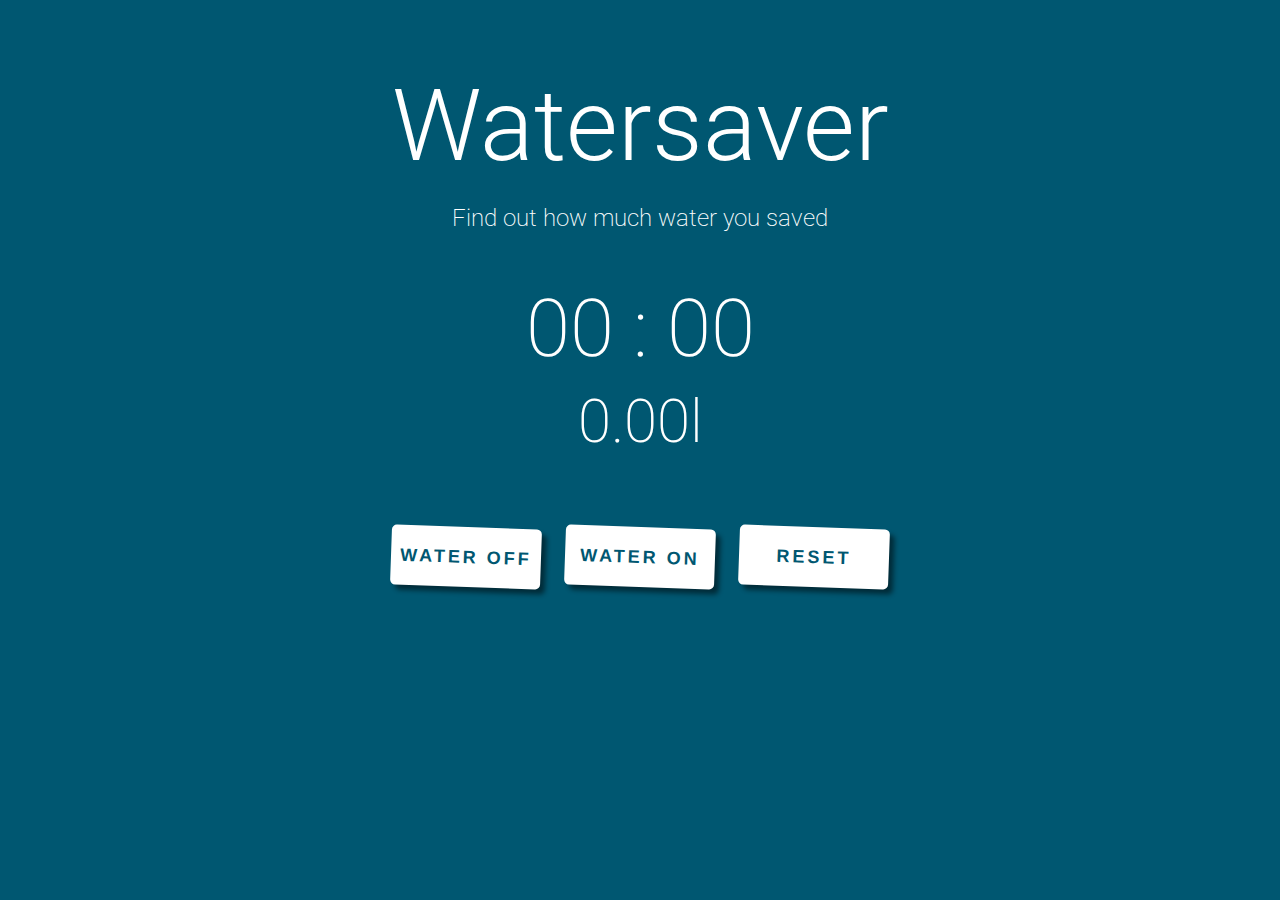
==== play/wash.html @ eb8f5176 "waterwatcher" ====
<html>
    <head>
        <link rel="stylesheet" href="./wash_style.css">
        <title>Wash</title>
    </head>
    <body>
        <div class="main-container">
            <h1 class="main-title">Watersaver</h1>
            <h2 class="main-subtitle">Find out how much water you saved</h2>

            <div class="stopwatch">00 : 00</div>
            <div class="waterwatch">0.00l</div>

            <div class="control-container">
                <button id="pause">water off</button>
                <button id="start">water on</button>
                <button id="reset">reset</button>
            </div>
            
            <div class="footer"></div>
        </div>
    </body>
    <script src="./wash.js"></script>
</html>
---- play/wash_style.css ----
@import url('https://fonts.googleapis.com/css2?family=Roboto:wght@100;300;500;700&display=swap');

body {
    background-color: rgb(0, 87, 113);
    color: #fff;
    font-family: 'Roboto', sans-serif;
    margin: 0 auto;
}

.main-container {
    display: flex;
    flex-direction: column;
    align-items: center;
    justify-content: center;
}

.main-title {
    font-size: 100px;
    font-weight: 300;
    margin-bottom: 20px;
}

.main-subtitle {
    font-weight: 200;
    margin-top: 0px;
}

.stopwatch {
    font-size: 80px;
    font-weight: 200;
    margin-top: 30px;
}

.waterwatch {
    font-size: 60px;
    font-weight: 200;
    margin-top: 10px;
}

button {
    border: none;
    border-radius: 5px;
    width: 150px;
    height: 60px;
    background-color: #fff;
    color: rgb(0, 87, 113);
    font-size: 18px;
    font-weight: 700;
    letter-spacing: 3px;
    text-transform: uppercase;
    transform: rotate(2deg);
    transition: all 0.08s ease-in-out;
    box-shadow: 5px 5px 5px rgba(0, 0, 0, 0.499);
    margin: 70px 10px 10px 10px;
}

button:hover {
    transform: rotate(-1deg);
    box-shadow: none;
}

button:active {
    background-color: rgb(255, 221, 0);
}

.pressed {
    background-color: rgb(255, 221, 0);
    transform: rotate(-1deg);
    box-shadow: none;
}
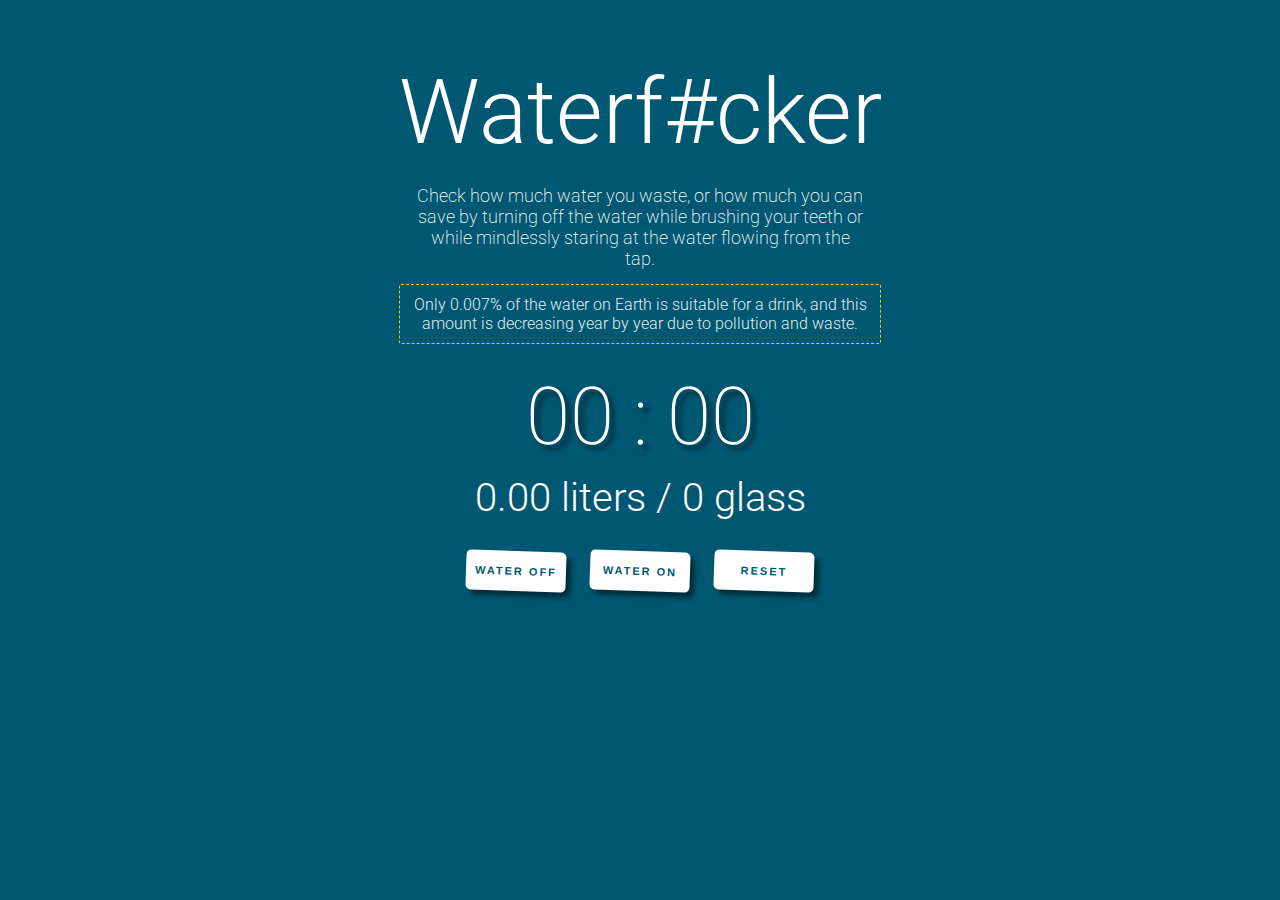
==== commit 0e80e29a: "waterf#cker" ====
--- a/play/wash.html
+++ b/play/wash.html
@@ -5,18 +5,21 @@
     </head>
     <body>
         <div class="main-container">
-            <h1 class="main-title">Watersaver</h1>
-            <h2 class="main-subtitle">Find out how much water you saved</h2>
+            <h1 class="main-title">Waterf#cker</h1>
+            <h2 class="main-subtitle">Check how much water you waste, or how much you can save by turning off the water while brushing your teeth or while mindlessly staring at the water flowing from the tap.</h2>
+            <h3 class="water-alert">Only 0.007% of the water on Earth is suitable for a drink, and this amount is decreasing year by year due to pollution and waste.</h3>
 
             <div class="stopwatch">00 : 00</div>
-            <div class="waterwatch">0.00l</div>
-
+            <div class="waterwatch">0.00 <span>liters</span> / 0 <span>glass</span></div>
+            
             <div class="control-container">
                 <button id="pause">water off</button>
                 <button id="start">water on</button>
                 <button id="reset">reset</button>
             </div>
             
+            <dig class="glasses-container"></dig>
+
             <div class="footer"></div>
         </div>
     </body>
--- a/play/wash_style.css
+++ b/play/wash_style.css
@@ -15,43 +15,59 @@
 }
 
 .main-title {
-    font-size: 100px;
+    font-size: 90px;
     font-weight: 300;
     margin-bottom: 20px;
 }
 
 .main-subtitle {
+    font-size: 18px;
     font-weight: 200;
     margin-top: 0px;
+    width: 450px;
+    text-align: center;
+}
+
+.water-alert {
+    font-size: 16px;
+    font-weight: 300;
+    margin-top: 0px;
+    width: 460px;
+    text-align: center;
+    border: 1px dashed rgb(255, 221, 0);
+    border-radius: 2px;
+    padding: 10px;
+    opacity: 0.9;
 }
 
 .stopwatch {
     font-size: 80px;
     font-weight: 200;
-    margin-top: 30px;
+    margin-top: 10px;
+    text-shadow: 5px 5px 5px rgba(0, 0, 0, 0.538);
 }
 
 .waterwatch {
-    font-size: 60px;
-    font-weight: 200;
+    font-size: 40px;
+    font-weight: 300;
     margin-top: 10px;
 }
 
 button {
     border: none;
     border-radius: 5px;
-    width: 150px;
-    height: 60px;
+    width: 100px;
+    height: 40px;
     background-color: #fff;
     color: rgb(0, 87, 113);
-    font-size: 18px;
+    font-size: 11px;
     font-weight: 700;
-    letter-spacing: 3px;
+    letter-spacing: 2px;
     text-transform: uppercase;
     transform: rotate(2deg);
     transition: all 0.08s ease-in-out;
     box-shadow: 5px 5px 5px rgba(0, 0, 0, 0.499);
-    margin: 70px 10px 10px 10px;
+    margin: 30px 10px 10px 10px;
 }
 
 button:hover {
@@ -67,4 +83,24 @@
     background-color: rgb(255, 221, 0);
     transform: rotate(-1deg);
     box-shadow: none;
-}+}
+
+.glasses-container {
+    width: 360px;
+    padding: 25px;
+}
+
+.glass {
+    width: 40px;
+    height: auto;
+    filter: drop-shadow(5px 5px 5px #222);
+    margin: 10px;
+    animation: bouncing-glass 1s linear infinite;
+    transition: all;
+}
+
+@keyframes bouncing-glass {
+    0% {transform: rotate(0deg);}
+    25% {transform: rotate(-3deg);}
+    50% {transform: rotate(0deg);}
+    75% {transform: rotate(3deg);}
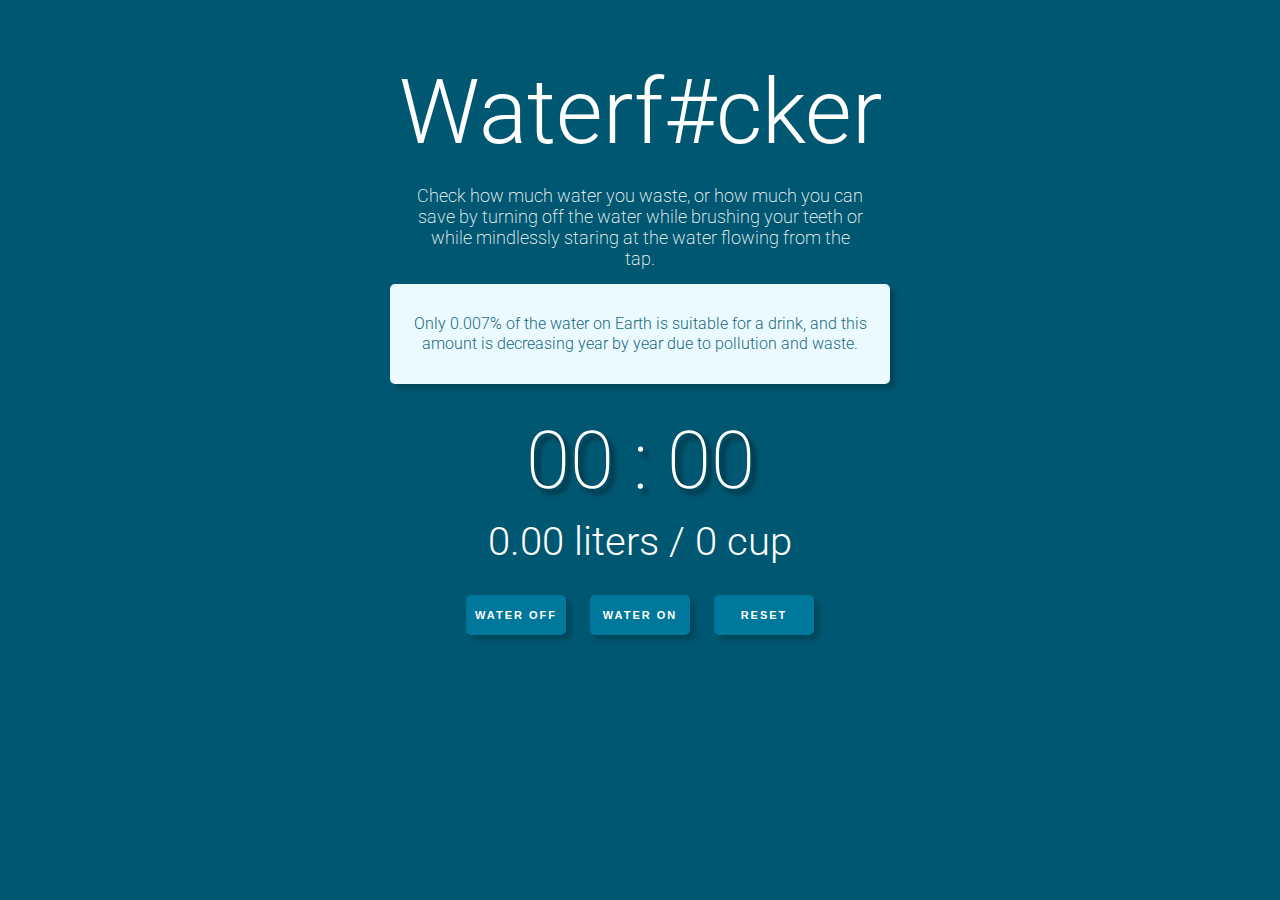
==== commit f1dc2441: "restyling" ====
--- a/play/wash.html
+++ b/play/wash.html
@@ -7,10 +7,12 @@
         <div class="main-container">
             <h1 class="main-title">Waterf#cker</h1>
             <h2 class="main-subtitle">Check how much water you waste, or how much you can save by turning off the water while brushing your teeth or while mindlessly staring at the water flowing from the tap.</h2>
-            <h3 class="water-alert">Only 0.007% of the water on Earth is suitable for a drink, and this amount is decreasing year by year due to pollution and waste.</h3>
-
+            <div class="water-alert-container">
+                <h3 class="water-alert">Only 0.007% of the water on Earth is suitable for a drink, and this amount is decreasing year by year due to pollution and waste.</h3>
+            </div>
+            
             <div class="stopwatch">00 : 00</div>
-            <div class="waterwatch">0.00 <span>liters</span> / 0 <span>glass</span></div>
+            <div class="waterwatch">0.00 <span>liters</span> / 0 <span>cup</span></div>
             
             <div class="control-container">
                 <button id="pause">water off</button>
--- a/play/wash_style.css
+++ b/play/wash_style.css
@@ -28,16 +28,31 @@
     text-align: center;
 }
 
+.water-alert-container {
+    display: flex;
+    justify-content: center;
+    align-items: center;
+    height: 60px;
+    margin-bottom: 20px;
+    padding: 20px;
+    background-color: hsl(194, 100%, 96%);
+    box-shadow: 5px 5px 5px rgba(0, 0, 0, 0.2);
+    border-radius: 5px;
+
+}
+
 .water-alert {
     font-size: 16px;
     font-weight: 300;
-    margin-top: 0px;
     width: 460px;
+    height: auto;
     text-align: center;
-    border: 1px dashed rgb(255, 221, 0);
-    border-radius: 2px;
-    padding: 10px;
     opacity: 0.9;
+    background-color: hsl(194, 100%, 96%);
+    color: rgb(0, 87, 113);
+    margin: auto;
+    line-height: 20px;
+
 }
 
 .stopwatch {
@@ -58,29 +73,30 @@
     border-radius: 5px;
     width: 100px;
     height: 40px;
-    background-color: #fff;
-    color: rgb(0, 87, 113);
+    background-color: rgb(0, 120, 156);
+    color: #fff;
     font-size: 11px;
     font-weight: 700;
     letter-spacing: 2px;
     text-transform: uppercase;
-    transform: rotate(2deg);
     transition: all 0.08s ease-in-out;
-    box-shadow: 5px 5px 5px rgba(0, 0, 0, 0.499);
+    box-shadow: 5px 5px 5px rgba(0, 0, 0, 0.2);
     margin: 30px 10px 10px 10px;
 }
 
 button:hover {
-    transform: rotate(-1deg);
+    transform: rotate(0deg);
     box-shadow: none;
+    border: 1px solid rgb(172, 149, 0);
 }
 
 button:active {
-    background-color: rgb(255, 221, 0);
+    background-color: rgb(172, 149, 0);
+    transform: rotate(-1deg);
 }
 
 .pressed {
-    background-color: rgb(255, 221, 0);
+    background-color: rgb(172, 149, 0);
     transform: rotate(-1deg);
     box-shadow: none;
 }
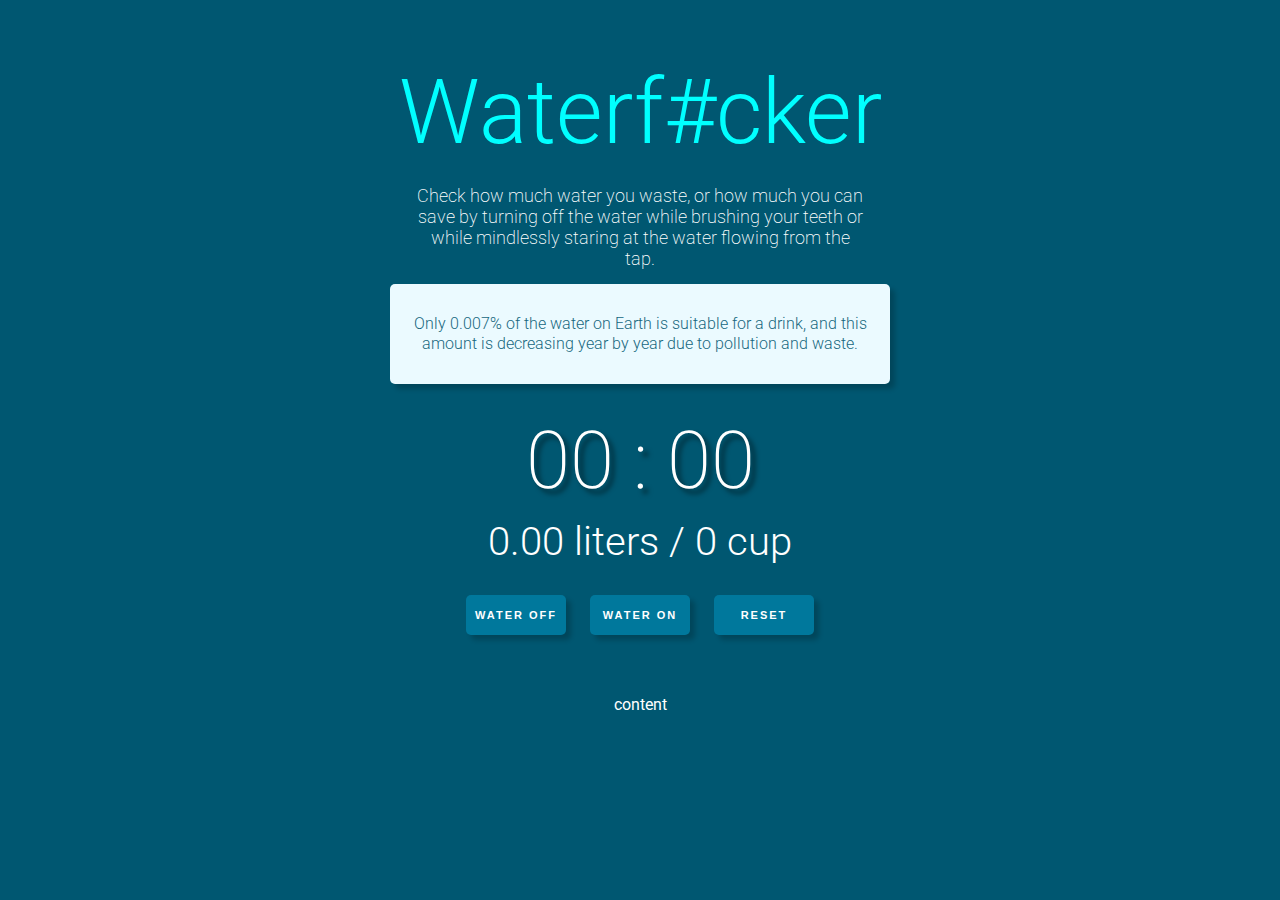
==== commit 6447584a: "play_things" ====
--- a/play/wash.html
+++ b/play/wash.html
@@ -22,7 +22,11 @@
             
             <dig class="glasses-container"></dig>
 
-            <div class="footer"></div>
+            <div class="footer">
+                <div class="example">
+                    content
+                </div>
+            </div>
         </div>
     </body>
     <script src="./wash.js"></script>
--- a/play/wash_style.css
+++ b/play/wash_style.css
@@ -18,6 +18,7 @@
     font-size: 90px;
     font-weight: 300;
     margin-bottom: 20px;
+    color: aqua;
 }
 
 .main-subtitle {
